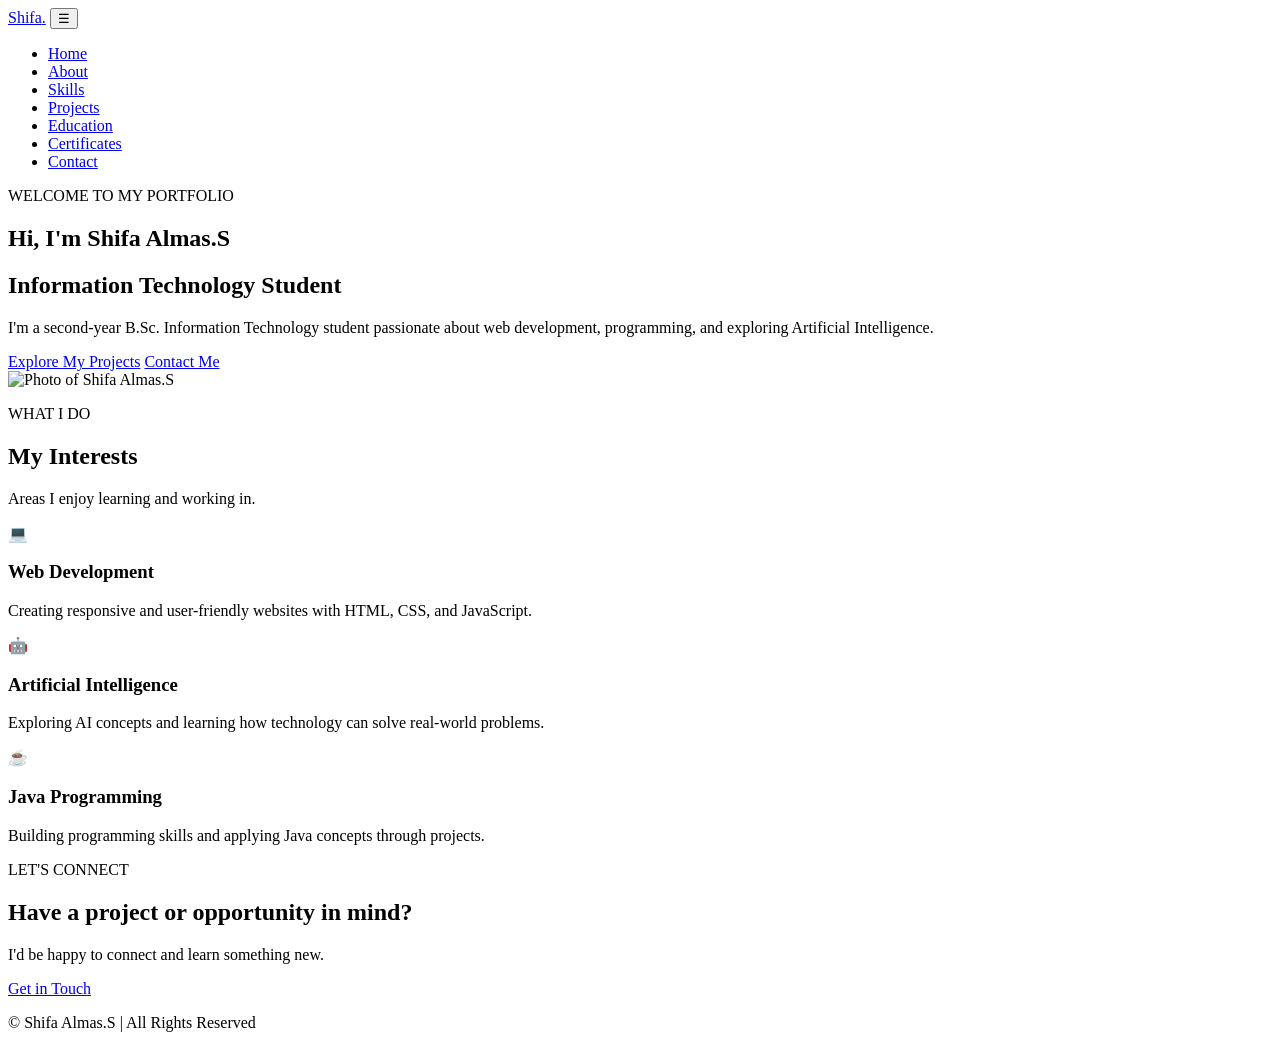
==== index.html @ 3ad78f8d "Rename portfolio prj/index.html to index.html" ====
<!DOCTYPE html>
<html lang="en">
<head>
    <meta charset="UTF-8">
    <meta name="viewport" content="width=device-width, initial-scale=1.0">
    <meta name="description" content="Portfolio of Shifa Almas.S, an Information Technology student interested in web development and AI.">
    <title>Home | Shifa Almas.S</title>
    <link rel="stylesheet" href="style.css">
</head>
<body>
    <header class="site-header">
        <nav class="navbar">
            <a href="index.html" class="logo">Shifa<span>.</span></a>
            <button class="menu-toggle" aria-label="Toggle navigation" aria-expanded="false">☰</button>
            <ul class="nav-links">
                <li><a href="index.html" class="active">Home</a></li>
                <li><a href="about.html">About</a></li>
                <li><a href="skills.html">Skills</a></li>
                <li><a href="projects.html">Projects</a></li>
                <li><a href="education.html">Education</a></li>
                <li><a href="certificates.html">Certificates</a></li>
                <li><a href="contact.html">Contact</a></li>
            </ul>
        </nav>
    </header>

    <main>
        <section class="hero container">
            <div class="hero-content">
                <p class="eyebrow">WELCOME TO MY PORTFOLIO</p>
                <h1>Hi, I'm <span>Shifa Almas.S</span></h1>
                <h2>Information Technology Student</h2>
                <p>
                    I'm a second-year B.Sc. Information Technology student
                    passionate about web development, programming, and
                    exploring Artificial Intelligence.
                </p>
                <div class="hero-buttons">
                    <a href="projects.html" class="btn">Explore My Projects</a>
                    <a href="contact.html" class="btn btn-outline">Contact Me</a>
                </div>
            </div>

            <div class="hero-image">
                <img src="C:\Users\25bit\Pictures\WhatsApp Image 2025-12-18 at 2.47.16 PM.jpg" alt="Photo of Shifa Almas.S">
            </div>
        </section>

        <section class="section container">
            <div class="section-heading">
                <p class="eyebrow">WHAT I DO</p>
                <h2>My Interests</h2>
                <p>Areas I enjoy learning and working in.</p>
            </div>

            <div class="card-grid">
                <article class="info-card">
                    <div class="card-icon">💻</div>
                    <h3>Web Development</h3>
                    <p>Creating responsive and user-friendly websites with HTML, CSS, and JavaScript.</p>
                </article>

                <article class="info-card">
                    <div class="card-icon">🤖</div>
                    <h3>Artificial Intelligence</h3>
                    <p>Exploring AI concepts and learning how technology can solve real-world problems.</p>
                </article>

                <article class="info-card">
                    <div class="card-icon">☕</div>
                    <h3>Java Programming</h3>
                    <p>Building programming skills and applying Java concepts through projects.</p>
                </article>
            </div>
        </section>

        <section class="cta-section">
            <div class="container">
                <p class="eyebrow">LET'S CONNECT</p>
                <h2>Have a project or opportunity in mind?</h2>
                <p>I'd be happy to connect and learn something new.</p>
                <a href="contact.html" class="btn btn-light">Get in Touch</a>
            </div>
        </section>
    </main>

    <footer class="site-footer">
        <p>© <span class="current-year"></span> Shifa Almas.S | All Rights Reserved</p>
    </footer>

    <script src="script.js"></script>
</body>
</html>
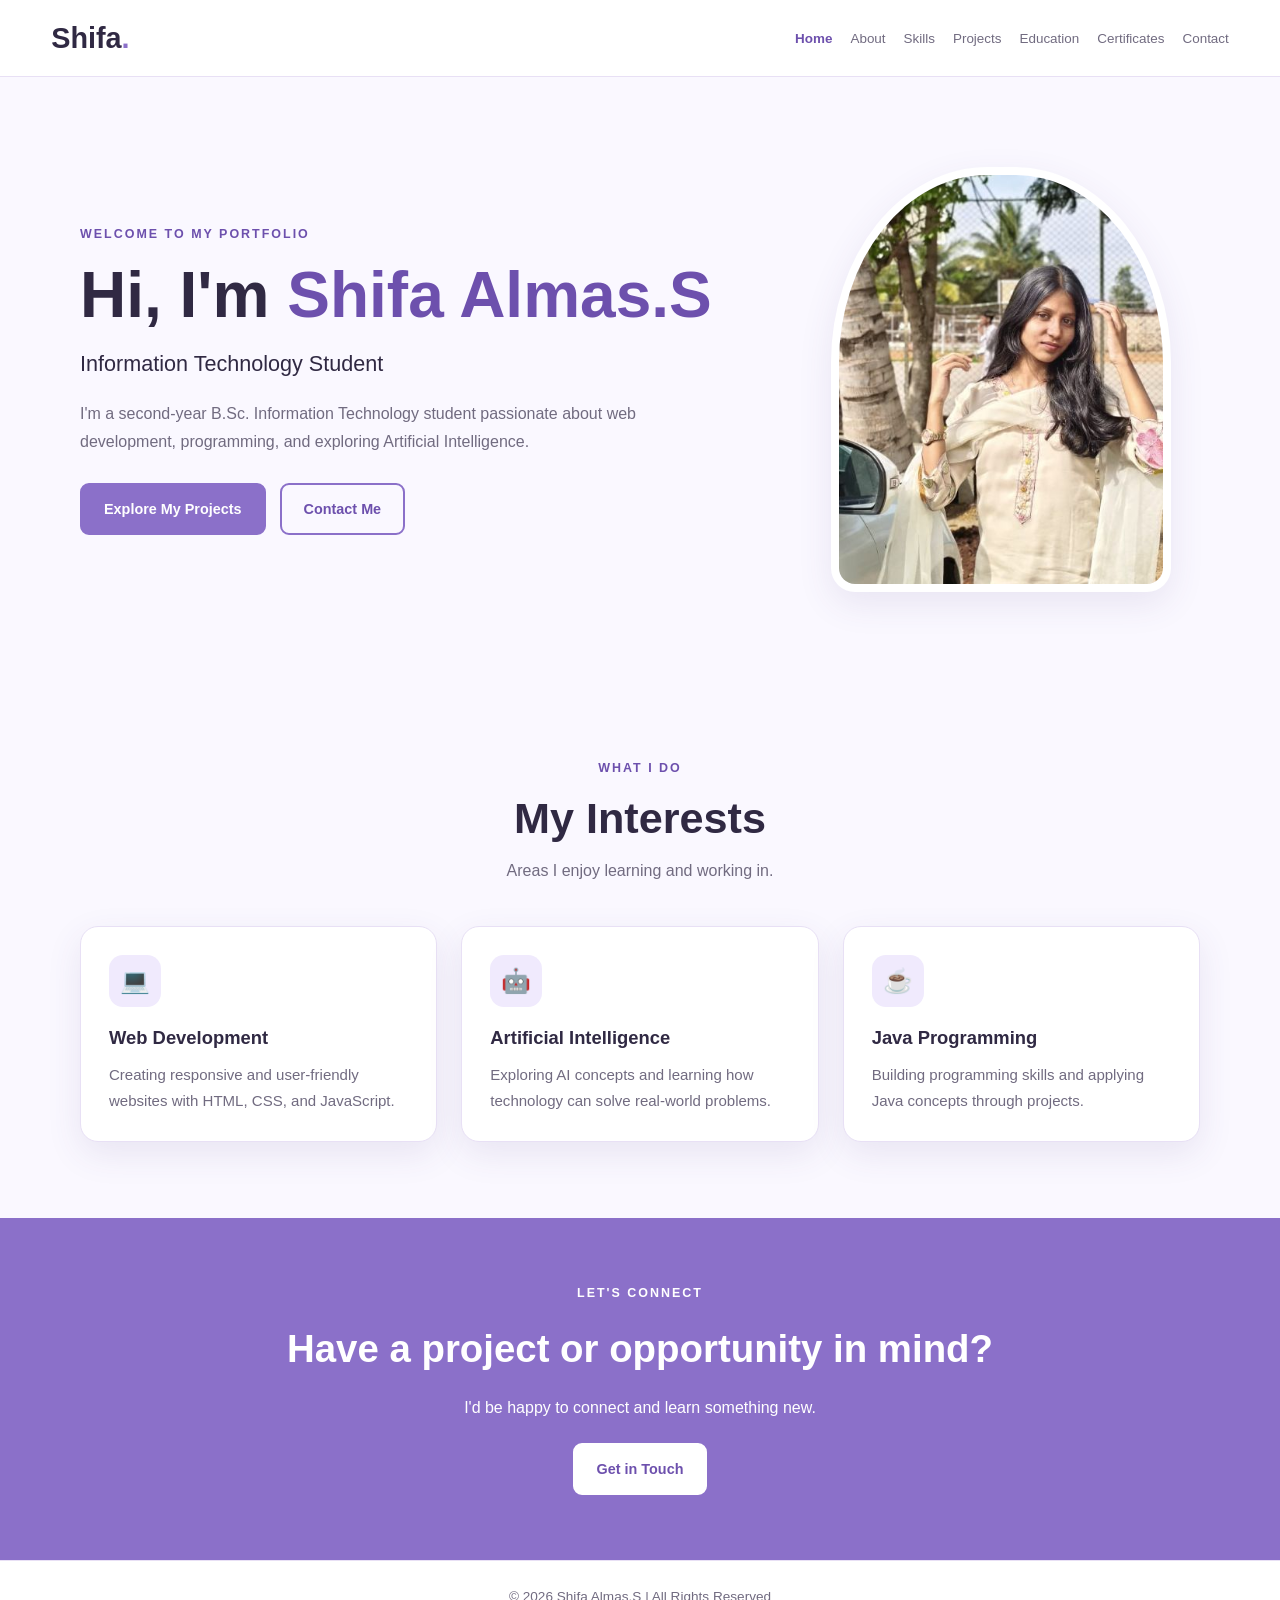
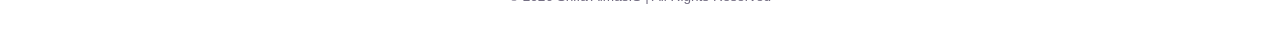
==== commit 4baaa58d: "Update index.html" ====
--- a/index.html
+++ b/index.html
@@ -43,7 +43,7 @@
             </div>
 
             <div class="hero-image">
-                <img src="C:\Users\25bit\Pictures\WhatsApp Image 2025-12-18 at 2.47.16 PM.jpg" alt="Photo of Shifa Almas.S">
+                <img src="./Shifa.jpeg" alt="Profile photo">
             </div>
         </section>
 
--- a/style.css
+++ b/style.css
@@ -0,0 +1,618 @@
+
+@import url('https://fonts.googleapis.com/css2?family=Poppins:wght@300;400;500;600;700;800&display=swap');
+
+:root {
+    --lavender: #8b70c9;
+    --lavender-dark: #6d50ad;
+    --lavender-light: #f0eafd;
+    --lavender-pale: #faf8ff;
+    --text: #302943;
+    --muted: #716b80;
+    --white: #ffffff;
+    --border: #e8e0f5;
+    --shadow: 0 12px 35px rgba(78, 55, 125, 0.10);
+}
+
+* {
+    margin: 0;
+    padding: 0;
+    box-sizing: border-box;
+}
+
+html {
+    scroll-behavior: smooth;
+}
+
+body {
+    font-family: 'Poppins', sans-serif;
+    background: var(--lavender-pale);
+    color: var(--text);
+    line-height: 1.7;
+}
+
+a {
+    text-decoration: none;
+    color: inherit;
+}
+
+p {
+    color: var(--muted);
+}
+
+.container {
+    width: min(1120px, 90%);
+    margin: 0 auto;
+}
+
+/* Navigation */
+
+.site-header {
+    background: rgba(255, 255, 255, 0.96);
+    border-bottom: 1px solid var(--border);
+    position: sticky;
+    top: 0;
+    z-index: 100;
+}
+
+.navbar {
+    width: min(1200px, 92%);
+    min-height: 76px;
+    margin: 0 auto;
+    display: flex;
+    align-items: center;
+    justify-content: space-between;
+    gap: 24px;
+}
+
+.logo {
+    font-size: 1.8rem;
+    font-weight: 800;
+    color: var(--text);
+    flex-shrink: 0;
+}
+
+.logo span {
+    color: var(--lavender);
+}
+
+.nav-links {
+    display: flex;
+    align-items: center;
+    gap: 18px;
+    list-style: none;
+}
+
+.nav-links a {
+    color: var(--muted);
+    font-size: 0.84rem;
+    font-weight: 500;
+    transition: color 0.2s ease;
+}
+
+.nav-links a:hover,
+.nav-links a.active {
+    color: var(--lavender-dark);
+}
+
+.nav-links a.active {
+    font-weight: 700;
+}
+
+.menu-toggle {
+    display: none;
+    border: 0;
+    background: var(--lavender-light);
+    color: var(--lavender-dark);
+    border-radius: 8px;
+    padding: 8px 12px;
+    font-size: 1.3rem;
+    cursor: pointer;
+}
+
+/* Homepage hero */
+
+.hero {
+    display: grid;
+    grid-template-columns: 1.25fr 0.75fr;
+    align-items: center;
+    gap: 60px;
+    padding-top: 90px;
+    padding-bottom: 90px;
+    min-height: 570px;
+}
+
+.eyebrow {
+    color: var(--lavender-dark);
+    font-size: 0.78rem;
+    font-weight: 700;
+    letter-spacing: 2px;
+    text-transform: uppercase;
+    margin-bottom: 12px;
+}
+
+.hero h1 {
+    font-size: clamp(2.3rem, 5vw, 4rem);
+    line-height: 1.2;
+    margin-bottom: 12px;
+}
+
+.hero h1 span {
+    color: var(--lavender-dark);
+}
+
+.hero h2 {
+    font-size: 1.35rem;
+    font-weight: 500;
+    margin-bottom: 18px;
+}
+
+.hero-content > p:not(.eyebrow) {
+    max-width: 600px;
+}
+
+.hero-buttons {
+    display: flex;
+    flex-wrap: wrap;
+    gap: 14px;
+    margin-top: 28px;
+}
+
+.hero-image {
+    display: flex;
+    justify-content: center;
+    align-items: center;
+}
+
+.hero-image img {
+    width: min(340px, 100%);
+    aspect-ratio: 4 / 5;
+    object-fit: cover;
+    object-position: center;
+    border-radius: 46% 46% 24px 24px;
+    border: 8px solid var(--white);
+    box-shadow: var(--shadow);
+    background: var(--lavender-light);
+}
+
+/* Buttons */
+
+.btn {
+    display: inline-flex;
+    align-items: center;
+    justify-content: center;
+    gap: 8px;
+    padding: 12px 22px;
+    border: 2px solid var(--lavender);
+    border-radius: 9px;
+    background: var(--lavender);
+    color: var(--white);
+    font-family: inherit;
+    font-size: 0.9rem;
+    font-weight: 600;
+    transition: transform 0.2s ease, background 0.2s ease;
+}
+
+.btn:hover {
+    background: var(--lavender-dark);
+    border-color: var(--lavender-dark);
+    transform: translateY(-2px);
+}
+
+.btn-outline {
+    background: transparent;
+    color: var(--lavender-dark);
+}
+
+.btn-outline:hover {
+    color: var(--white);
+}
+
+.btn-light {
+    background: var(--white);
+    color: var(--lavender-dark);
+    border-color: var(--white);
+}
+
+.btn-light:hover {
+    background: var(--lavender-light);
+    color: var(--lavender-dark);
+    border-color: var(--lavender-light);
+}
+
+/* Sections and headings */
+
+.section,
+.page-section {
+    padding-top: 76px;
+    padding-bottom: 76px;
+}
+
+.section-heading {
+    text-align: center;
+    max-width: 700px;
+    margin: 0 auto 42px;
+}
+
+.section-heading h1,
+.section-heading h2 {
+    font-size: clamp(2rem, 4vw, 2.7rem);
+    line-height: 1.25;
+    margin-bottom: 12px;
+}
+
+.section-heading > p:last-child {
+    margin-top: 8px;
+}
+
+/* Cards */
+
+.card-grid {
+    display: grid;
+    grid-template-columns: repeat(3, minmax(0, 1fr));
+    gap: 24px;
+}
+
+.info-card,
+.content-card,
+.project-card {
+    background: var(--white);
+    border: 1px solid var(--border);
+    border-radius: 18px;
+    padding: 28px;
+    box-shadow: var(--shadow);
+}
+
+.info-card {
+    transition: transform 0.2s ease, box-shadow 0.2s ease;
+}
+
+.info-card:hover,
+.project-card:hover {
+    transform: translateY(-5px);
+    box-shadow: 0 18px 38px rgba(78, 55, 125, 0.15);
+}
+
+.card-icon,
+.project-icon {
+    width: 52px;
+    height: 52px;
+    display: grid;
+    place-items: center;
+    background: var(--lavender-light);
+    border-radius: 14px;
+    font-size: 1.5rem;
+    margin-bottom: 18px;
+}
+
+.info-card h2,
+.info-card h3,
+.content-card h2,
+.project-card h2 {
+    font-size: 1.15rem;
+    line-height: 1.45;
+    margin-bottom: 10px;
+}
+
+.info-card p,
+.content-card p,
+.project-card p {
+    font-size: 0.94rem;
+}
+
+/* About page */
+
+.about-content {
+    max-width: 850px;
+    margin: 0 auto;
+}
+
+.about-content > p {
+    margin: 14px 0;
+}
+
+.detail-list {
+    background: var(--lavender-pale);
+    border-radius: 12px;
+    padding: 20px;
+    margin: 24px 0;
+}
+
+.detail-list p {
+    margin: 8px 0;
+    overflow-wrap: anywhere;
+}
+
+.detail-list strong {
+    color: var(--text);
+}
+
+/* Skills page */
+
+.strengths {
+    margin-top: 32px;
+}
+
+.tag-list {
+    display: flex;
+    flex-wrap: wrap;
+    gap: 12px;
+    margin-top: 16px;
+}
+
+.tag {
+    display: inline-block;
+    background: var(--lavender-light);
+    color: var(--lavender-dark);
+    padding: 7px 13px;
+    border-radius: 30px;
+    font-size: 0.82rem;
+    font-weight: 600;
+}
+
+/* Projects page */
+
+.project-grid {
+    display: grid;
+    grid-template-columns: repeat(2, minmax(0, 1fr));
+    gap: 24px;
+    max-width: 850px;
+    margin: 0 auto;
+}
+
+.project-card {
+    transition: transform 0.2s ease, box-shadow 0.2s ease;
+}
+
+.project-card p {
+    margin: 12px 0;
+}
+
+.project-card .project-tech {
+    background: var(--lavender-pale);
+    border-radius: 8px;
+    padding: 10px 12px;
+    margin: 20px 0;
+}
+
+.project-tech strong {
+    color: var(--text);
+}
+
+/* Education page */
+
+.timeline {
+    max-width: 800px;
+    margin: 0 auto;
+    padding-left: 26px;
+    border-left: 2px solid var(--border);
+}
+
+.timeline-item {
+    position: relative;
+    margin-bottom: 28px;
+}
+
+.timeline-dot {
+    width: 16px;
+    height: 16px;
+    background: var(--lavender);
+    border: 4px solid var(--lavender-light);
+    border-radius: 50%;
+    position: absolute;
+    left: -35px;
+    top: 30px;
+}
+
+.timeline-item h3 {
+    color: var(--lavender-dark);
+    font-size: 1rem;
+    margin-bottom: 6px;
+}
+
+.timeline-item p {
+    margin-top: 8px;
+}
+
+/* Certificates */
+
+.certificate-card {
+    min-height: 215px;
+}
+
+.certificate-card h2 {
+    overflow-wrap: anywhere;
+}
+
+/* Contact */
+
+.contact-grid {
+    display: grid;
+    grid-template-columns: repeat(3, minmax(0, 1fr));
+    gap: 24px;
+}
+
+.contact-card {
+    text-align: center;
+}
+
+.contact-card .card-icon {
+    margin-left: auto;
+    margin-right: auto;
+}
+
+.text-link {
+    display: inline-block;
+    margin-top: 16px;
+    color: var(--lavender-dark);
+    font-size: 0.9rem;
+    font-weight: 600;
+    overflow-wrap: anywhere;
+}
+
+.text-link:hover {
+    text-decoration: underline;
+}
+
+/* Call to action */
+
+.cta-section {
+    text-align: center;
+    padding: 65px 0;
+    background: var(--lavender);
+    color: var(--white);
+}
+
+.cta-section .eyebrow,
+.cta-section p,
+.cta-section h2 {
+    color: var(--white);
+}
+
+.cta-section h2 {
+    font-size: clamp(1.6rem, 3.5vw, 2.4rem);
+    margin-bottom: 12px;
+}
+
+.cta-section .btn {
+    margin-top: 22px;
+}
+
+/* Footer */
+
+.site-footer {
+    background: var(--white);
+    border-top: 1px solid var(--border);
+    padding: 24px 15px;
+    text-align: center;
+}
+
+.site-footer p {
+    font-size: 0.85rem;
+}
+
+/* Responsive layout */
+
+@media (max-width: 1050px) {
+    .navbar {
+        flex-wrap: wrap;
+        padding: 14px 0;
+    }
+
+    .nav-links {
+        gap: 12px;
+    }
+
+    .nav-links a {
+        font-size: 0.78rem;
+    }
+
+    .hero {
+        gap: 35px;
+    }
+}
+
+@media (max-width: 800px) {
+    .menu-toggle {
+        display: block;
+    }
+
+    .navbar {
+        position: relative;
+    }
+
+    .nav-links {
+        display: none;
+        width: 100%;
+        flex-direction: column;
+        align-items: stretch;
+        gap: 0;
+        padding: 10px 0;
+    }
+
+    .nav-links.open {
+        display: flex;
+    }
+
+    .nav-links a {
+        display: block;
+        padding: 10px 4px;
+        font-size: 0.92rem;
+    }
+
+    .hero {
+        grid-template-columns: 1fr;
+        text-align: center;
+        padding-top: 55px;
+        padding-bottom: 55px;
+    }
+
+    .hero-content > p:not(.eyebrow) {
+        margin-left: auto;
+        margin-right: auto;
+    }
+
+    .hero-buttons {
+        justify-content: center;
+    }
+
+    .hero-image {
+        grid-row: 1;
+    }
+
+    .hero-image img {
+        width: min(270px, 80%);
+    }
+
+    .card-grid,
+    .contact-grid {
+        grid-template-columns: repeat(2, minmax(0, 1fr));
+    }
+}
+
+@media (max-width: 560px) {
+    .container {
+        width: 88%;
+    }
+
+    .section,
+    .page-section {
+        padding-top: 52px;
+        padding-bottom: 52px;
+    }
+
+    .card-grid,
+    .contact-grid,
+    .project-grid {
+        grid-template-columns: 1fr;
+    }
+
+    .info-card,
+    .content-card,
+    .project-card {
+        padding: 22px;
+    }
+
+    .hero h1 {
+        font-size: 2.35rem;
+    }
+
+    .hero h2 {
+        font-size: 1.15rem;
+    }
+
+    .hero-buttons {
+        flex-direction: column;
+    }
+
+    .hero-buttons .btn {
+        width: 100%;
+    }
+
+    .timeline {
+        padding-left: 20px;
+    }
+
+    .timeline-dot {
+        left: -29px;
+    }
+}
